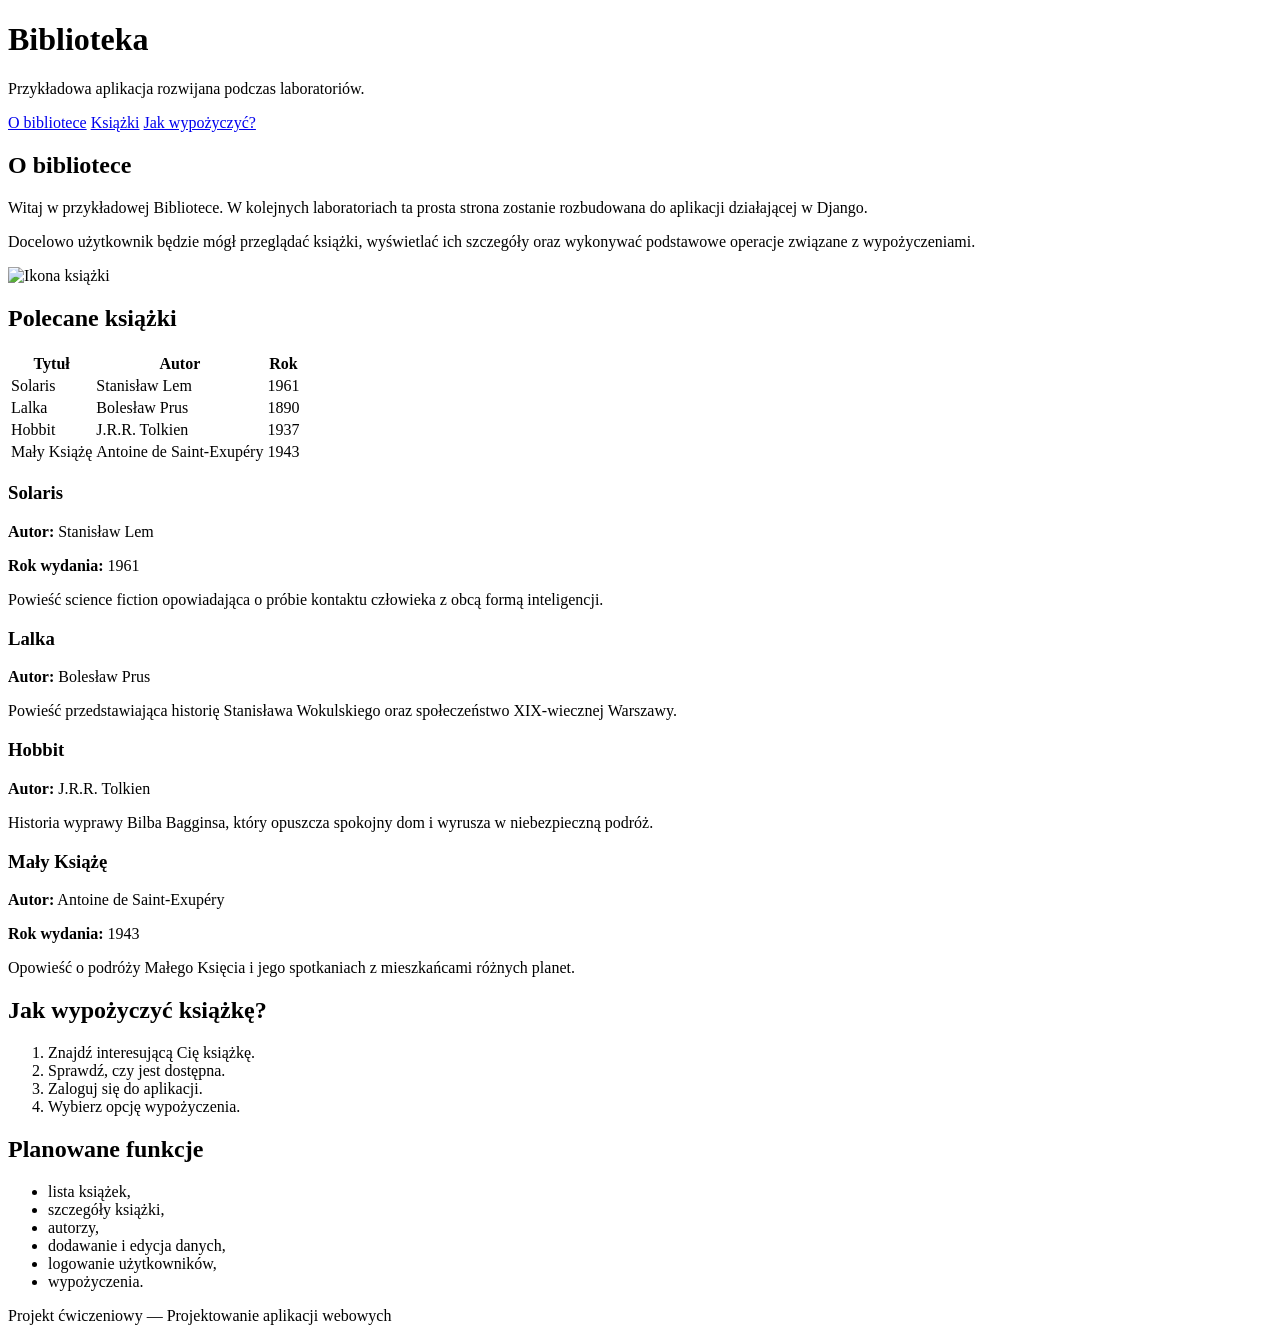
==== frontend/index.html @ ddd280a1 "Dodano index.html" ====
<!DOCTYPE html>
<html lang="pl">
<head>
    <meta charset="UTF-8">
    <meta name="viewport" content="width=device-width, initial-scale=1.0">
    <title>Biblioteka</title>
</head>
<body>

    <header>
        <h1>Biblioteka</h1>

        <p>
            Przykładowa aplikacja rozwijana podczas laboratoriów.
        </p>

        <nav>
            <a href="#about">O bibliotece</a>
            <a href="#books">Książki</a>
            <a href="#rules">Jak wypożyczyć?</a>
        </nav>
    </header>

    <main>

        <section id="about">
            <h2>O bibliotece</h2>

            <p>
                Witaj w przykładowej Bibliotece.
                W kolejnych laboratoriach ta prosta strona zostanie
                rozbudowana do aplikacji działającej w Django.
            </p>

            <p>
                Docelowo użytkownik będzie mógł przeglądać książki,
                wyświetlać ich szczegóły oraz wykonywać podstawowe
                operacje związane z wypożyczeniami.
            </p>

            <img
                src="https://png.pngtree.com/png-clipart/20190924/original/pngtree-vector-book-icon-png-image_4868895.jpg"
                alt="Ikona książki"
                width="120"
            >
        </section>

        <section id="books">
            <h2>Polecane książki</h2>

            <table>
                <thead>
                    <tr>
                        <th>Tytuł</th>
                        <th>Autor</th>
                        <th>Rok</th>
                    </tr>
                </thead>
                <tbody>
                    <tr>
                        <td>Solaris</td>
                        <td>Stanisław Lem</td>
                        <td>1961</td>
                    </tr>
                    <tr>
                        <td>Lalka</td>
                        <td>Bolesław Prus</td>
                        <td>1890</td>
                    </tr>
                    <tr>
                        <td>Hobbit</td>
                        <td>J.R.R. Tolkien</td>
                        <td>1937</td>
                    </tr>
                                <tr>
                <td>Mały Książę</td>
                <td>Antoine de Saint-Exupéry</td>
                <td>1943</td>
            </tr>
                </tbody>
            </table>

            <article>
                <h3>Solaris</h3>

                <div class="book-info">
                    <p>
                        <strong>Autor:</strong> Stanisław Lem
                    </p>

                    <p>
                        <strong>Rok wydania:</strong> 1961
                    </p>
                </div>

                <p>
                    Powieść science fiction opowiadająca o próbie
                    kontaktu człowieka z obcą formą inteligencji.
                </p>
            </article>

            <article>
                <h3>Lalka</h3>

                <p>
                    <strong>Autor:</strong> Bolesław Prus
                </p>

                <p>
                    Powieść przedstawiająca historię Stanisława
                    Wokulskiego oraz społeczeństwo XIX-wiecznej Warszawy.
                </p>
            </article>

            <article>
                <h3>Hobbit</h3>

                <p>
                    <strong>Autor:</strong> J.R.R. Tolkien
                </p>

                <p>
                    Historia wyprawy Bilba Bagginsa, który opuszcza
                    spokojny dom i wyrusza w niebezpieczną podróż.
                </p>
            </article>

                <article>
        <h3>Mały Książę</h3>

        <div class="book-info">
            <p>
                <strong>Autor:</strong> Antoine de Saint-Exupéry
            </p>

            <p>
                <strong>Rok wydania:</strong> 1943
            </p>
        </div>

        <p>
            Opowieść o podróży Małego Księcia i jego spotkaniach
            z mieszkańcami różnych planet.
        </p>
    </article>

        </section>

        <section id="rules">
            <h2>Jak wypożyczyć książkę?</h2>

            <ol>
                <li>Znajdź interesującą Cię książkę.</li>
                <li>Sprawdź, czy jest dostępna.</li>
                <li>Zaloguj się do aplikacji.</li>
                <li>Wybierz opcję wypożyczenia.</li>
            </ol>
        </section>

        <section>
            <h2>Planowane funkcje</h2>

            <ul>
                <li>lista książek,</li>
                <li>szczegóły książki,</li>
                <li>autorzy,</li>
                <li>dodawanie i edycja danych,</li>
                <li>logowanie użytkowników,</li>
                <li>wypożyczenia.</li>
            </ul>
        </section>

    </main>

    <footer>
        <p>
            Projekt ćwiczeniowy — Projektowanie aplikacji webowych
        </p>
    </footer>

</body>
</html>
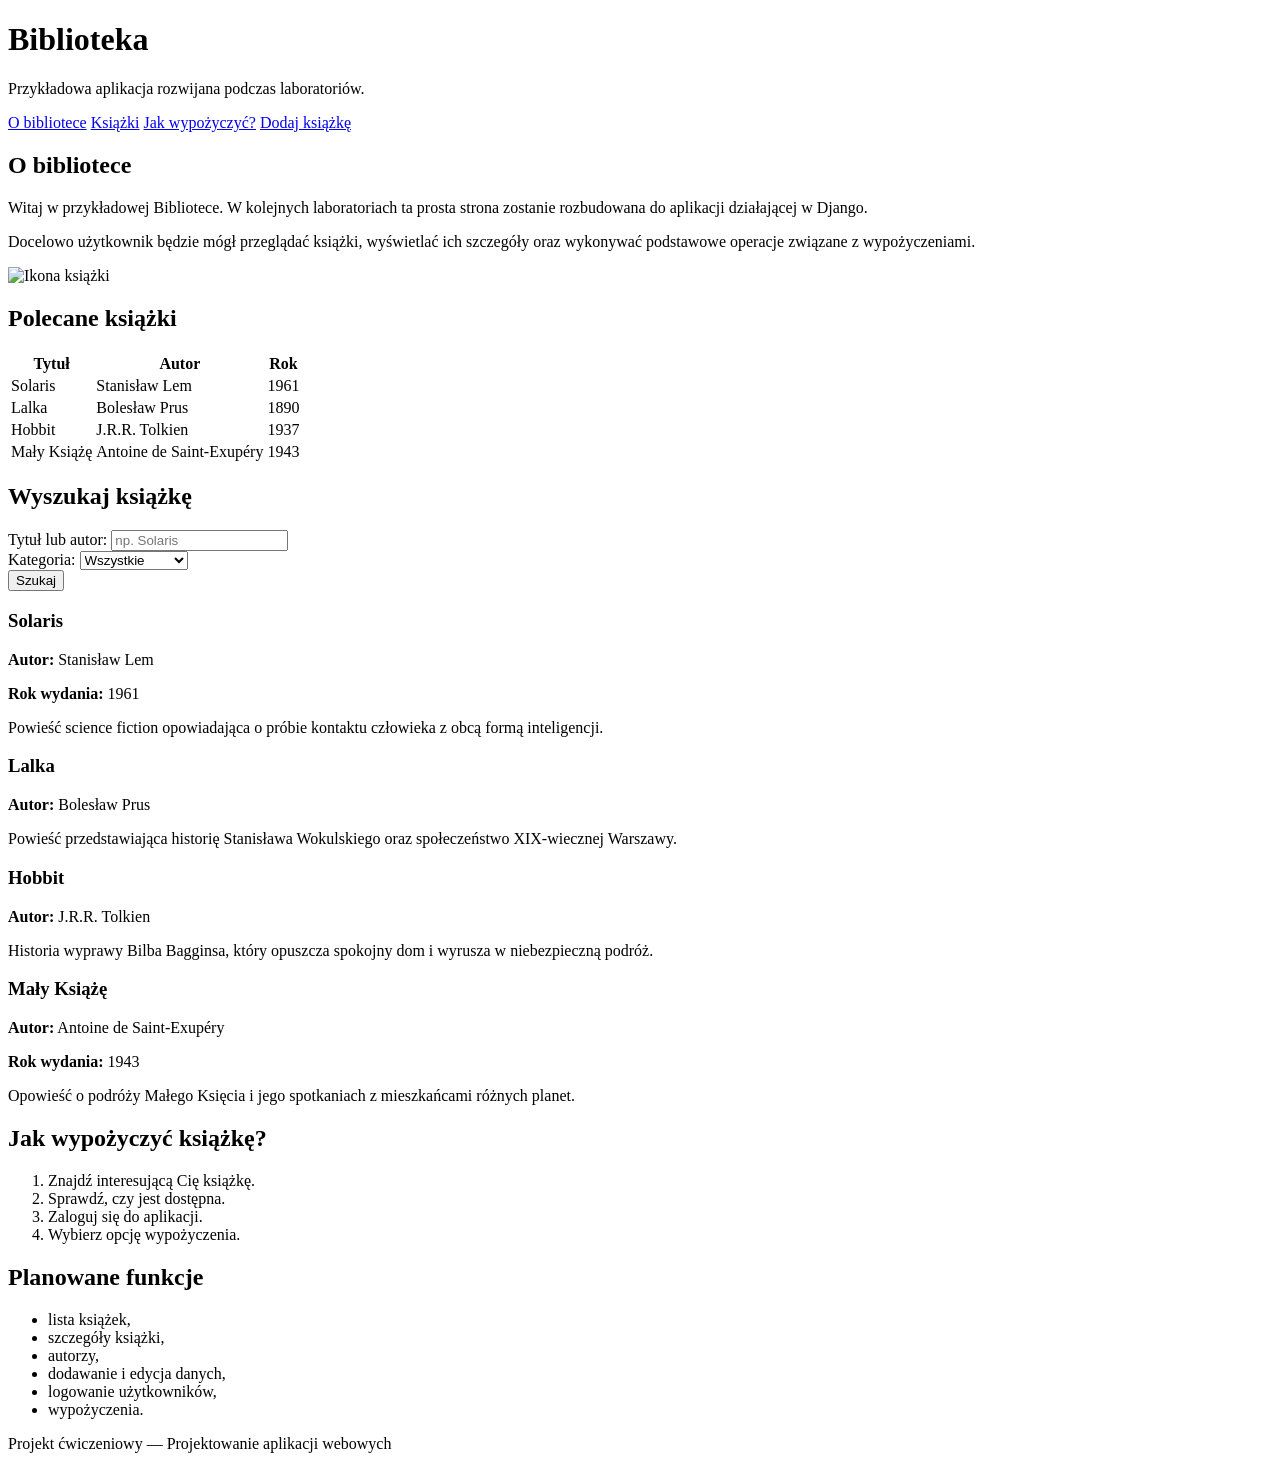
==== commit cbd72966: "Dodano add book html i zmodyfikowano index.html" ====
--- a/frontend/index.html
+++ b/frontend/index.html
@@ -18,6 +18,9 @@
             <a href="#about">O bibliotece</a>
             <a href="#books">Książki</a>
             <a href="#rules">Jak wypożyczyć?</a>
+                <a href="./add_book.html">
+        Dodaj książkę
+    </a>
         </nav>
     </header>
 
@@ -80,6 +83,57 @@
                 </tbody>
             </table>
 
+                    <section id="search">
+            <h2>Wyszukaj książkę</h2>
+
+        <form method="get">
+
+        <div>
+            <label for="query">
+                Tytuł lub autor:
+            </label>
+
+            <input
+                type="text"
+                id="query"
+                name="query"
+                placeholder="np. Solaris"
+            >
+        </div>
+
+        <div>
+            <label for="search-category">
+                Kategoria:
+            </label>
+
+            <select
+                id="search-category"
+                name="category"
+            >
+                <option value="">
+                    Wszystkie
+                </option>
+
+                <option value="fantasy">
+                    Fantasy
+                </option>
+
+                <option value="science-fiction">
+                    Science fiction
+                </option>
+
+                <option value="crime">
+                    Kryminał
+                </option>
+            </select>
+        </div>
+
+        <button type="submit">
+            Szukaj
+        </button>
+
+    </form>
+    </section>
             <article>
                 <h3>Solaris</h3>
 
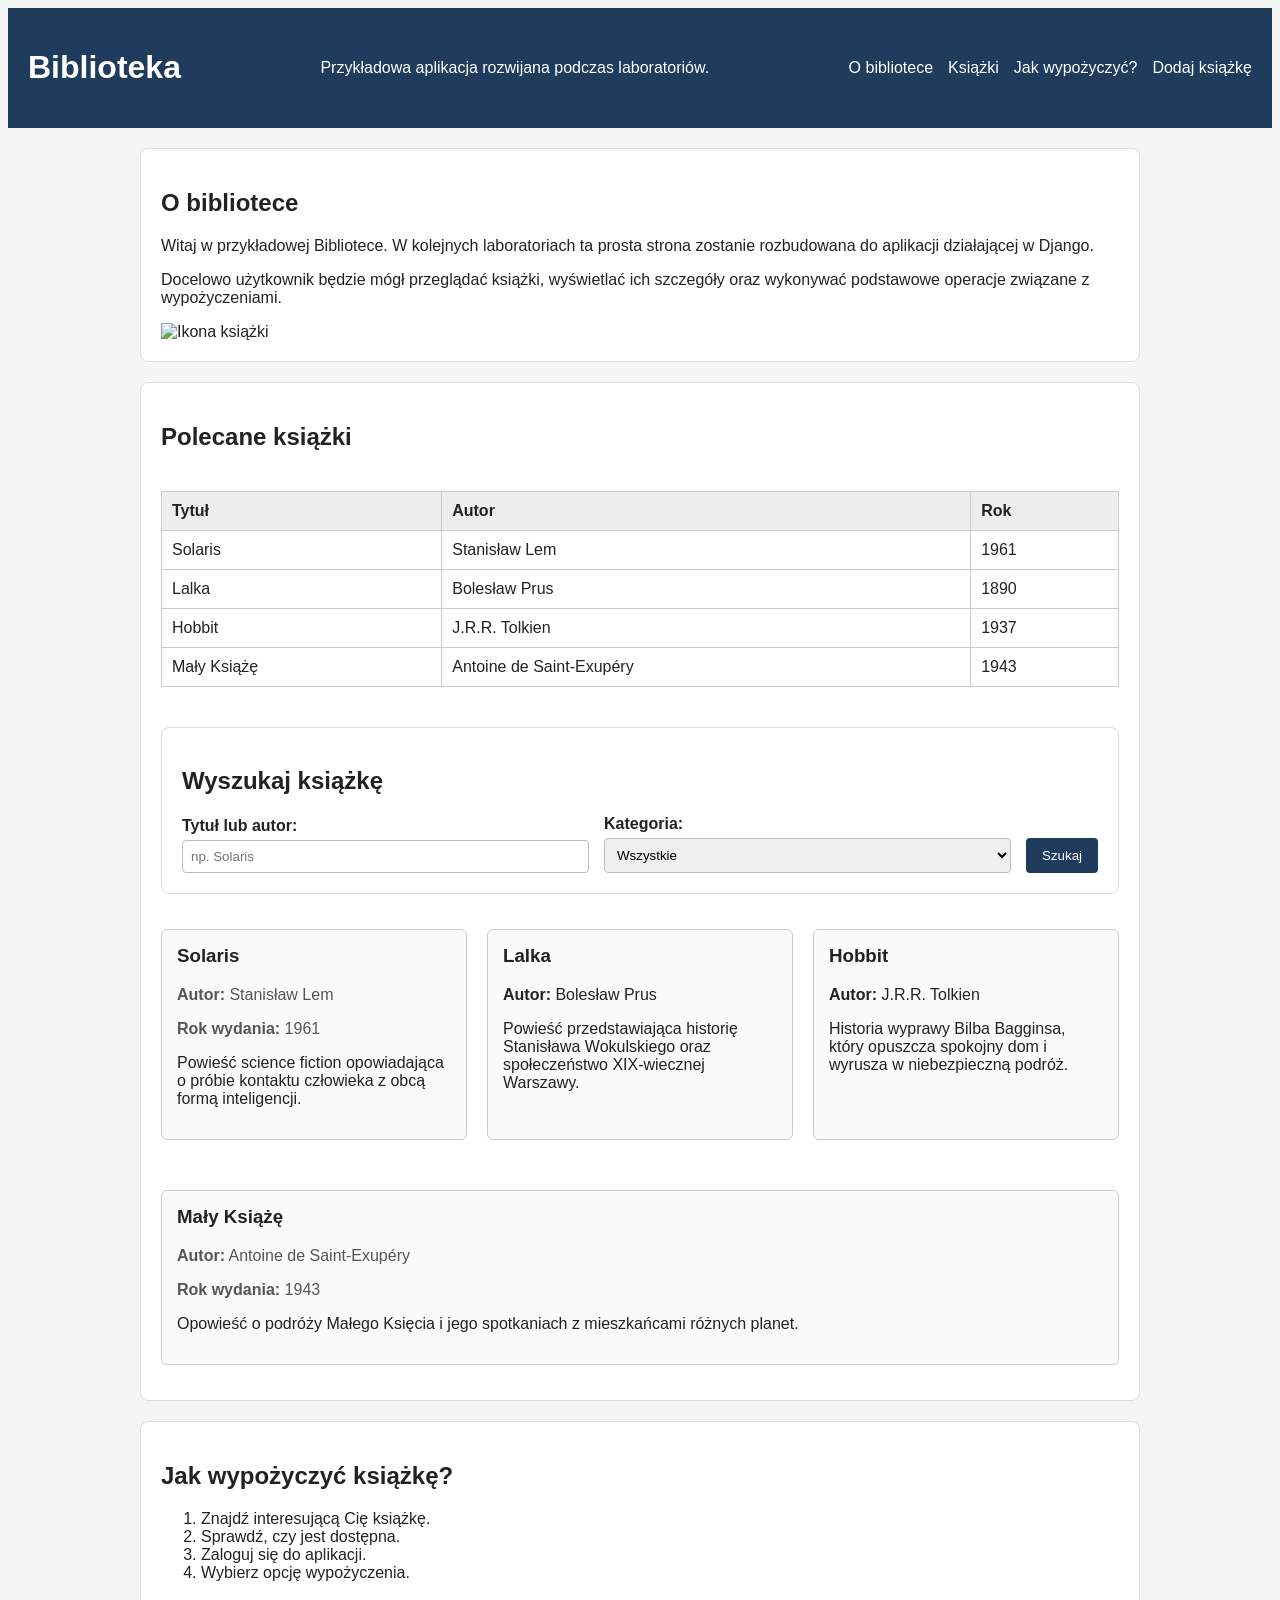
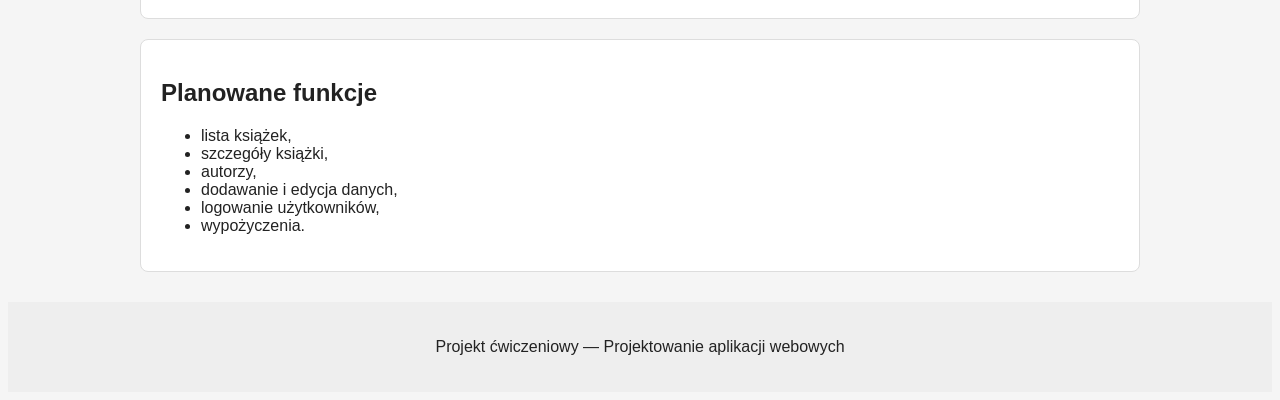
==== commit a6c2763b: "Dodano arkusze stylów" ====
--- a/frontend/index.html
+++ b/frontend/index.html
@@ -4,6 +4,9 @@
     <meta charset="UTF-8">
     <meta name="viewport" content="width=device-width, initial-scale=1.0">
     <title>Biblioteka</title>
+
+    <link rel="stylesheet" href="css/styles.css">
+
 </head>
 <body>
 
@@ -18,9 +21,7 @@
             <a href="#about">O bibliotece</a>
             <a href="#books">Książki</a>
             <a href="#rules">Jak wypożyczyć?</a>
-                <a href="./add_book.html">
-        Dodaj książkę
-    </a>
+            <a href="add_book.html">Dodaj książkę</a>
         </nav>
     </header>
 
@@ -42,7 +43,7 @@
             </p>
 
             <img
-                src="https://png.pngtree.com/png-clipart/20190924/original/pngtree-vector-book-icon-png-image_4868895.jpg"
+                src="https://img.redro.pl/obrazy/ikona-ksiazki-logo-700-115049572.jpg"
                 alt="Ikona książki"
                 width="120"
             >
@@ -50,7 +51,7 @@
 
         <section id="books">
             <h2>Polecane książki</h2>
-
+            <div class="table-container">
             <table>
                 <thead>
                     <tr>
@@ -75,129 +76,130 @@
                         <td>J.R.R. Tolkien</td>
                         <td>1937</td>
                     </tr>
-                                <tr>
-                <td>Mały Książę</td>
-                <td>Antoine de Saint-Exupéry</td>
-                <td>1943</td>
-            </tr>
+                    <tr>
+                        <td>Mały Książę</td>
+                        <td>Antoine de Saint-Exupéry</td>
+                        <td>1943</td>
+                    </tr>
                 </tbody>
             </table>
-
-                    <section id="search">
-            <h2>Wyszukaj książkę</h2>
-
-        <form method="get">
-
-        <div>
-            <label for="query">
-                Tytuł lub autor:
-            </label>
-
-            <input
-                type="text"
-                id="query"
-                name="query"
-                placeholder="np. Solaris"
-            >
-        </div>
-
-        <div>
-            <label for="search-category">
-                Kategoria:
-            </label>
-
-            <select
-                id="search-category"
-                name="category"
-            >
-                <option value="">
-                    Wszystkie
-                </option>
-
-                <option value="fantasy">
-                    Fantasy
-                </option>
-
-                <option value="science-fiction">
-                    Science fiction
-                </option>
-
-                <option value="crime">
-                    Kryminał
-                </option>
-            </select>
-        </div>
-
-        <button type="submit">
-            Szukaj
-        </button>
-
-    </form>
-    </section>
-            <article>
-                <h3>Solaris</h3>
-
-                <div class="book-info">
-                    <p>
-                        <strong>Autor:</strong> Stanisław Lem
-                    </p>
-
-                    <p>
-                        <strong>Rok wydania:</strong> 1961
-                    </p>
-                </div>
-
-                <p>
-                    Powieść science fiction opowiadająca o próbie
-                    kontaktu człowieka z obcą formą inteligencji.
-                </p>
-            </article>
-
-            <article>
-                <h3>Lalka</h3>
-
-                <p>
-                    <strong>Autor:</strong> Bolesław Prus
-                </p>
-
-                <p>
-                    Powieść przedstawiająca historię Stanisława
-                    Wokulskiego oraz społeczeństwo XIX-wiecznej Warszawy.
-                </p>
-            </article>
-
-            <article>
-                <h3>Hobbit</h3>
-
-                <p>
-                    <strong>Autor:</strong> J.R.R. Tolkien
-                </p>
-
-                <p>
-                    Historia wyprawy Bilba Bagginsa, który opuszcza
-                    spokojny dom i wyrusza w niebezpieczną podróż.
-                </p>
-            </article>
-
-                <article>
-        <h3>Mały Książę</h3>
-
-        <div class="book-info">
-            <p>
-                <strong>Autor:</strong> Antoine de Saint-Exupéry
-            </p>
-
-            <p>
-                <strong>Rok wydania:</strong> 1943
-            </p>
-        </div>
-
-        <p>
-            Opowieść o podróży Małego Księcia i jego spotkaniach
-            z mieszkańcami różnych planet.
-        </p>
-    </article>
-
+            </div>
+            <section id="search">
+                <h2>Wyszukaj książkę</h2>
+
+                <form class="search-form" method="get">
+                    <div>
+                        <label for="query">
+                            Tytuł lub autor:
+                        </label>
+
+                        <input
+                            type="text"
+                            id="query"
+                            name="query"
+                            placeholder="np. Solaris"
+                        >
+                    </div>
+
+                    <div>
+                        <label for="search-category">
+                            Kategoria:
+                        </label>
+
+                        <select
+                            id="search-category"
+                            name="category"
+                        >
+                            <option value="">
+                                Wszystkie
+                            </option>
+
+                            <option value="fantasy">
+                                Fantasy
+                            </option>
+
+                            <option value="science-fiction">
+                                Science fiction
+                            </option>
+
+                            <option value="crime">
+                                Kryminał
+                            </option>
+                        </select>
+                    </div>
+
+                    <button type="submit">
+                        Szukaj
+                    </button>
+
+                </form>
+            </section>
+
+            <div class="book-list">
+                <article class="book-card">
+                    <h3>Solaris</h3>
+
+                    <div class="book-info">
+                        <p>
+                            <strong>Autor:</strong> Stanisław Lem
+                        </p>
+
+                        <p>
+                            <strong>Rok wydania:</strong> 1961
+                        </p>
+                    </div>
+
+                    <p>
+                        Powieść science fiction opowiadająca o próbie
+                        kontaktu człowieka z obcą formą inteligencji.
+                    </p>
+                </article>
+
+                <article class="book-card">
+                    <h3>Lalka</h3>
+
+                    <p>
+                        <strong>Autor:</strong> Bolesław Prus
+                    </p>
+
+                    <p>
+                        Powieść przedstawiająca historię Stanisława
+                        Wokulskiego oraz społeczeństwo XIX-wiecznej Warszawy.
+                    </p>
+                </article>
+
+                <article class="book-card">
+                    <h3>Hobbit</h3>
+
+                    <p>
+                        <strong>Autor:</strong> J.R.R. Tolkien
+                    </p>
+
+                    <p>
+                        Historia wyprawy Bilba Bagginsa, który opuszcza
+                        spokojny dom i wyrusza w niebezpieczną podróż.
+                    </p>
+                </article>
+
+                <article class="book-card">
+                    <h3>Mały Książę</h3>
+
+                    <div class="book-info">
+                        <p>
+                            <strong>Autor:</strong> Antoine de Saint-Exupéry
+                        </p>
+
+                        <p>
+                            <strong>Rok wydania:</strong> 1943
+                        </p>
+                    </div>
+
+                    <p>
+                        Opowieść o podróży Małego Księcia i jego spotkaniach
+                        z mieszkańcami różnych planet.
+                    </p>
+                </article>
+            </div>
         </section>
 
         <section id="rules">
@@ -231,6 +233,7 @@
             Projekt ćwiczeniowy — Projektowanie aplikacji webowych
         </p>
     </footer>
+        
 
 </body>
 </html>
--- a/frontend/css/styles.css
+++ b/frontend/css/styles.css
@@ -0,0 +1,172 @@
+body {
+    background-color: #f5f5f5;
+    color: #222222;
+
+    font-family: Arial, Helvetica, sans-serif;
+}
+main {
+    width: 90%;
+    max-width: 1000px;
+
+    margin: 0 auto;
+}
+section {
+    background-color: white;
+
+    margin: 20px 0;
+    padding: 20px;
+
+    border: 1px solid #dddddd;
+    border-radius: 8px;
+}
+header {
+    display: flex;
+
+    justify-content: space-between;
+    align-items: center;
+
+    gap: 20px;
+
+    background-color: #1f3c5c;
+    color: white;
+
+    padding: 20px;
+}
+nav {
+    display: flex;
+    gap: 15px;
+
+}
+nav a {
+    color: white;
+    text-decoration: none;
+}
+nav a:hover {
+    text-decoration: underline;
+}
+.book-card {
+    flex: 1 1 250px;
+    border: 1px solid #cccccc;
+    border-radius: 6px;
+
+    padding: 15px;
+    margin: 15px 0;
+
+    background-color: #fafafa;
+}
+.book-card h3 {
+    margin-top: 0;
+}
+.book-info {
+    color: #555555;
+}
+table {
+    width: 100%;
+    border-collapse: collapse;
+
+    margin: 20px 0;
+}
+th,
+td {
+    border: 1px solid #cccccc;
+    padding: 10px;
+    text-align: left;
+}
+th {
+    background-color: #eeeeee;
+}
+form {
+    max-width: 600px;
+}
+form div {
+    margin-bottom: 15px;
+}
+label {
+    display: block;
+    margin-bottom: 5px;
+
+    font-weight: bold;
+}
+input[type="text"],
+input[type="email"],
+input[type="password"],
+input[type="number"],
+input[type="date"],
+select,
+textarea {
+    width: 100%;
+
+    padding: 8px;
+
+    border: 1px solid #bbbbbb;
+    border-radius: 4px;
+
+    box-sizing: border-box;
+}
+button {
+    background-color: #1f3c5c;
+    color: white;
+
+    border: none;
+    border-radius: 4px;
+
+    padding: 10px 16px;
+
+    cursor: pointer;
+}
+button:hover {
+    background-color: #315c87;
+}
+footer {
+    margin-top: 30px;
+    padding: 20px;
+
+    text-align: center;
+
+    background-color: #eeeeee;
+}
+.book-list {
+    display: flex;
+
+    gap: 20px;
+    flex-wrap: wrap;
+}
+.search-form {
+    display: flex;
+
+    gap: 15px;
+
+    align-items: end;
+
+    max-width: none;
+}
+.search-form div {
+    flex: 1;
+    margin-bottom: 0;
+}
+.search-form button {
+    flex: 0 0 auto;
+}
+@media (max-width: 700px) {
+
+    header {
+        flex-direction: column;
+        align-items: flex-start;
+    }
+
+    nav {
+        flex-direction: column;
+    }
+     .search-form {
+        flex-direction: column;
+        align-items: stretch;
+    }
+     main {
+        width: 95%;
+    }
+
+
+}
+.table-container {
+    overflow-x: auto;
+}
